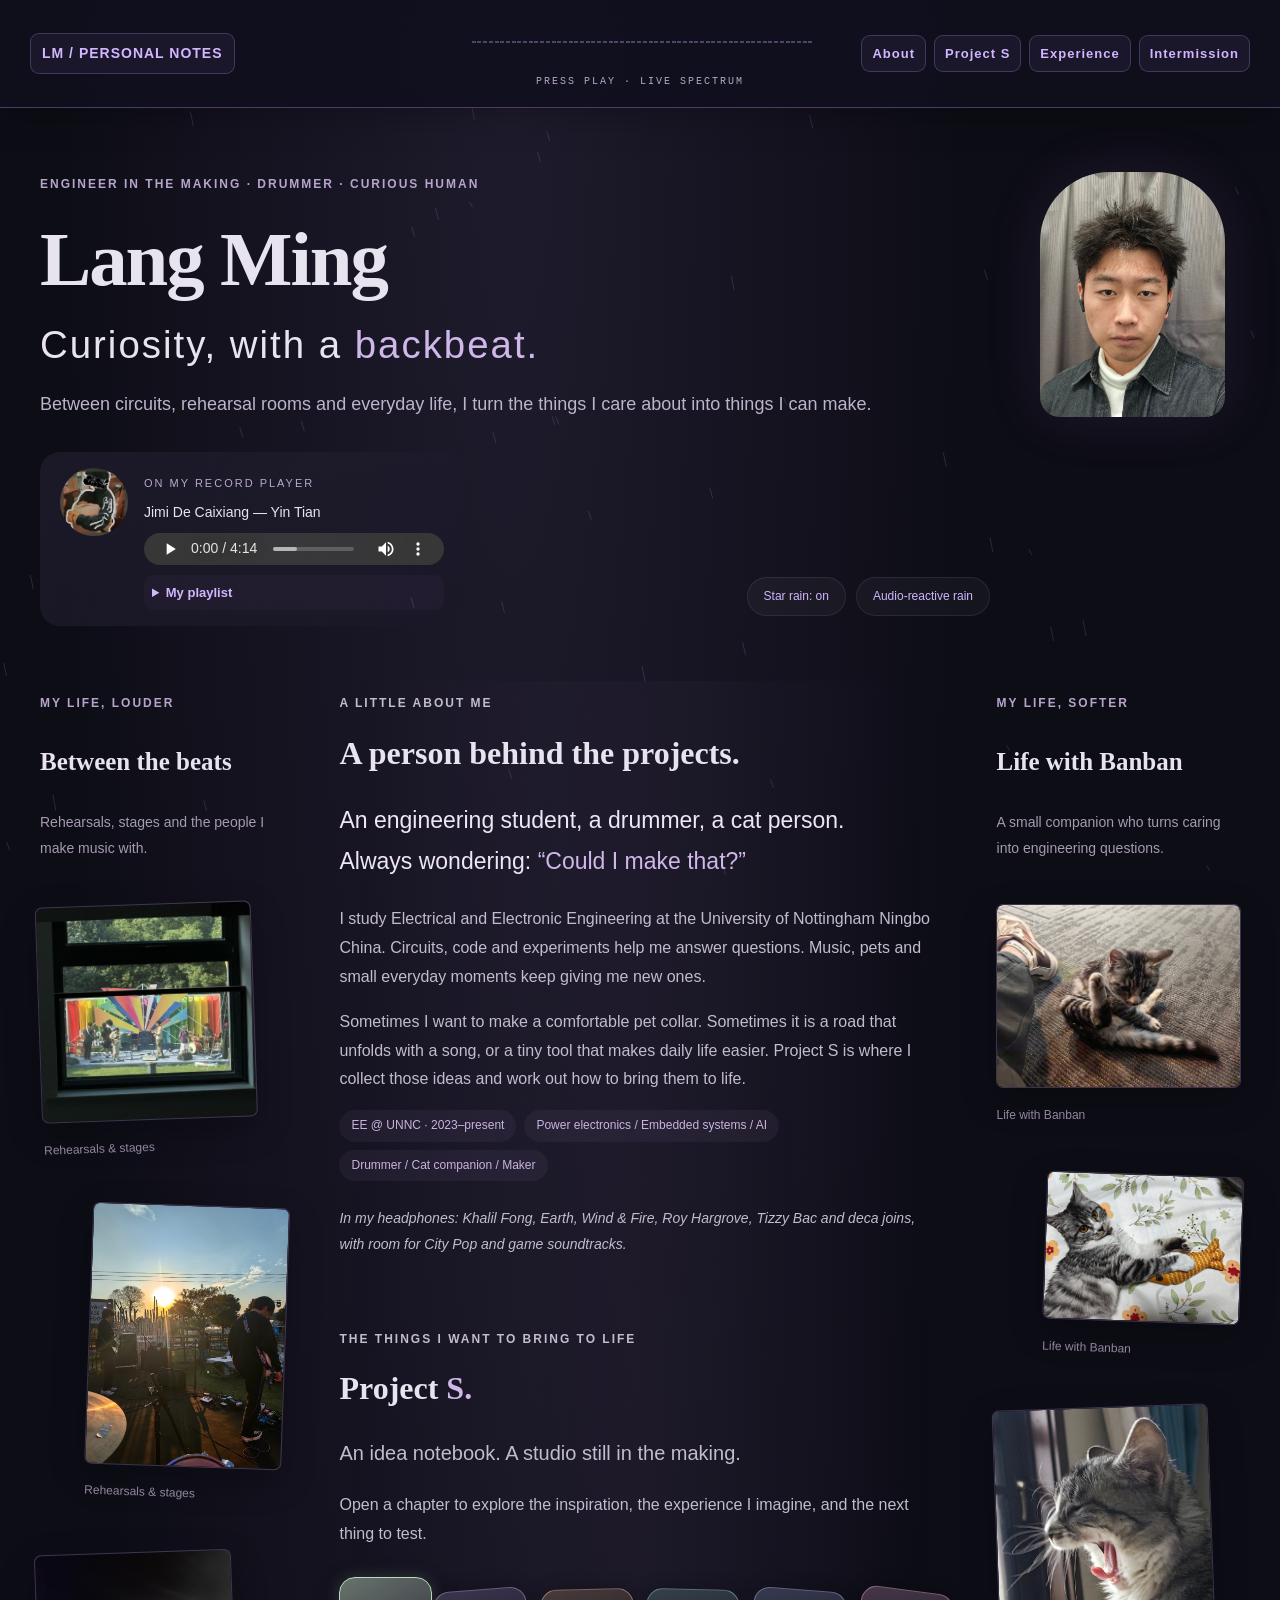
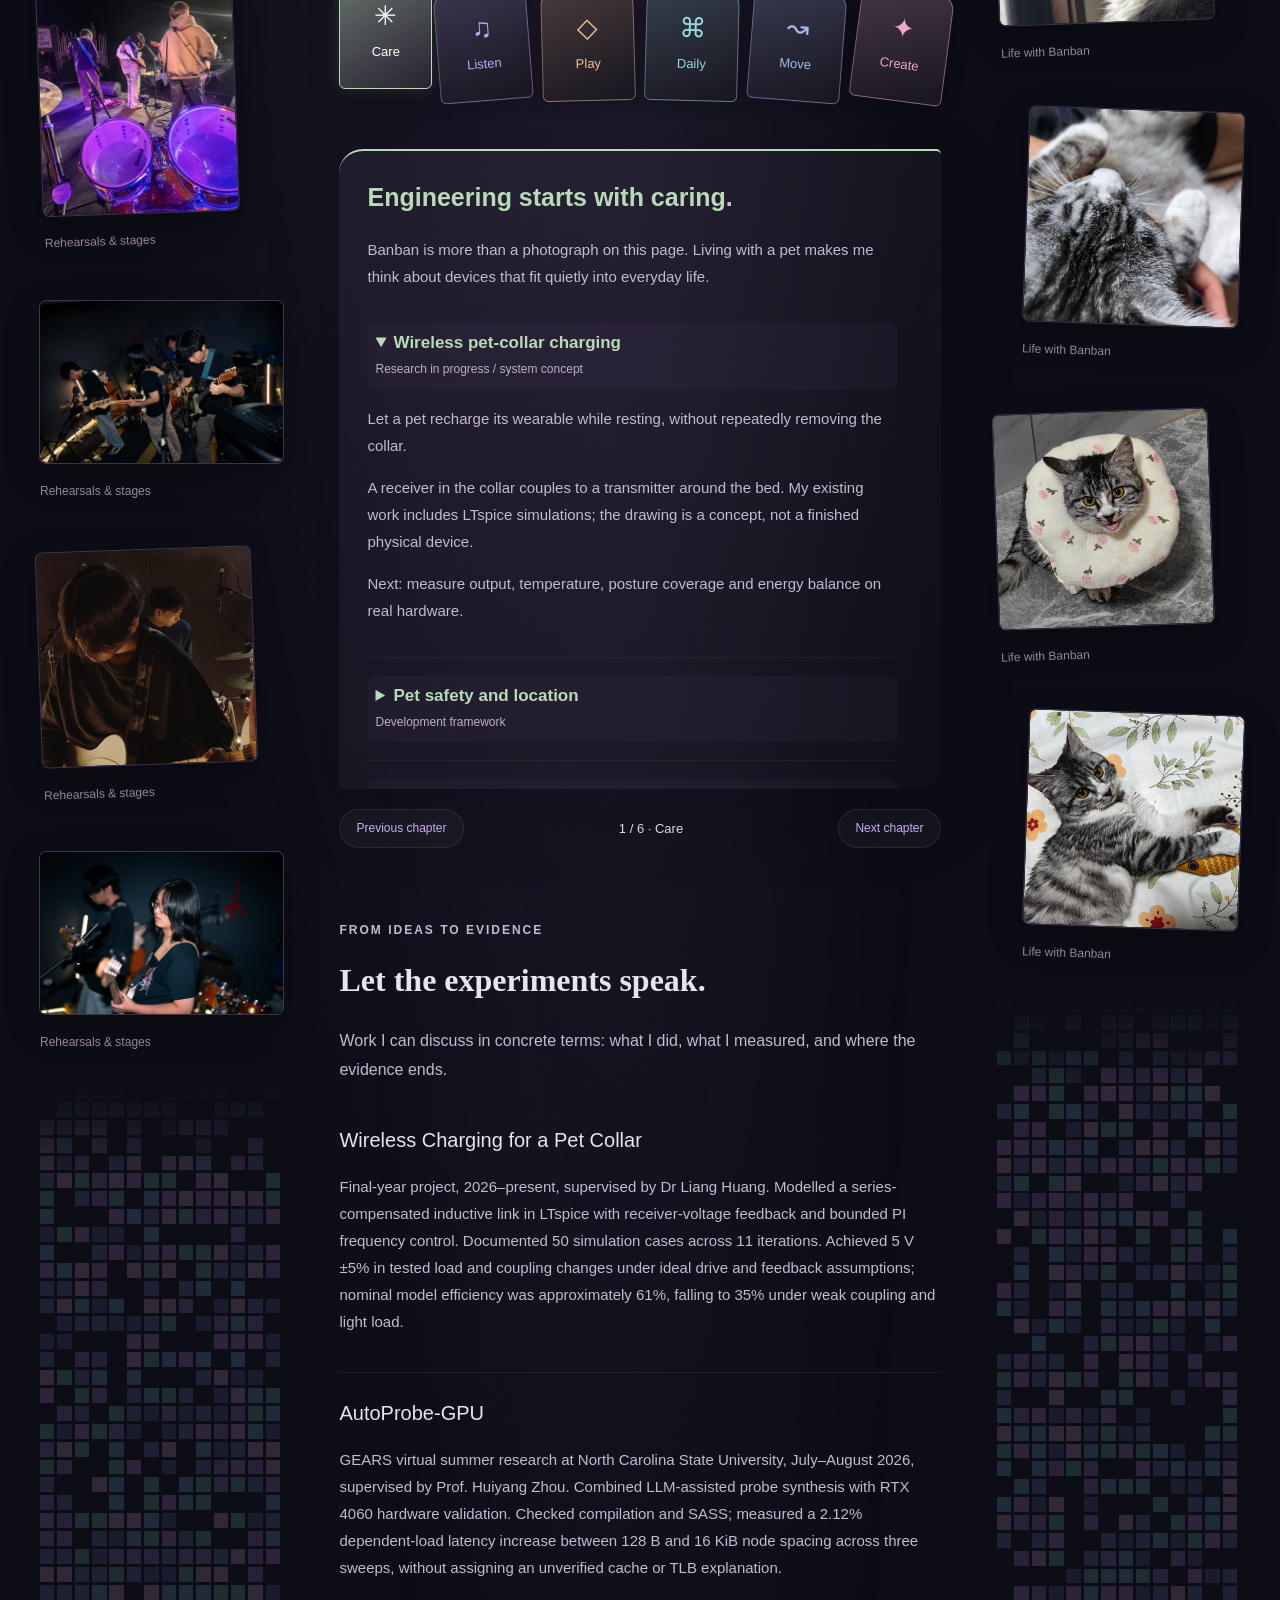
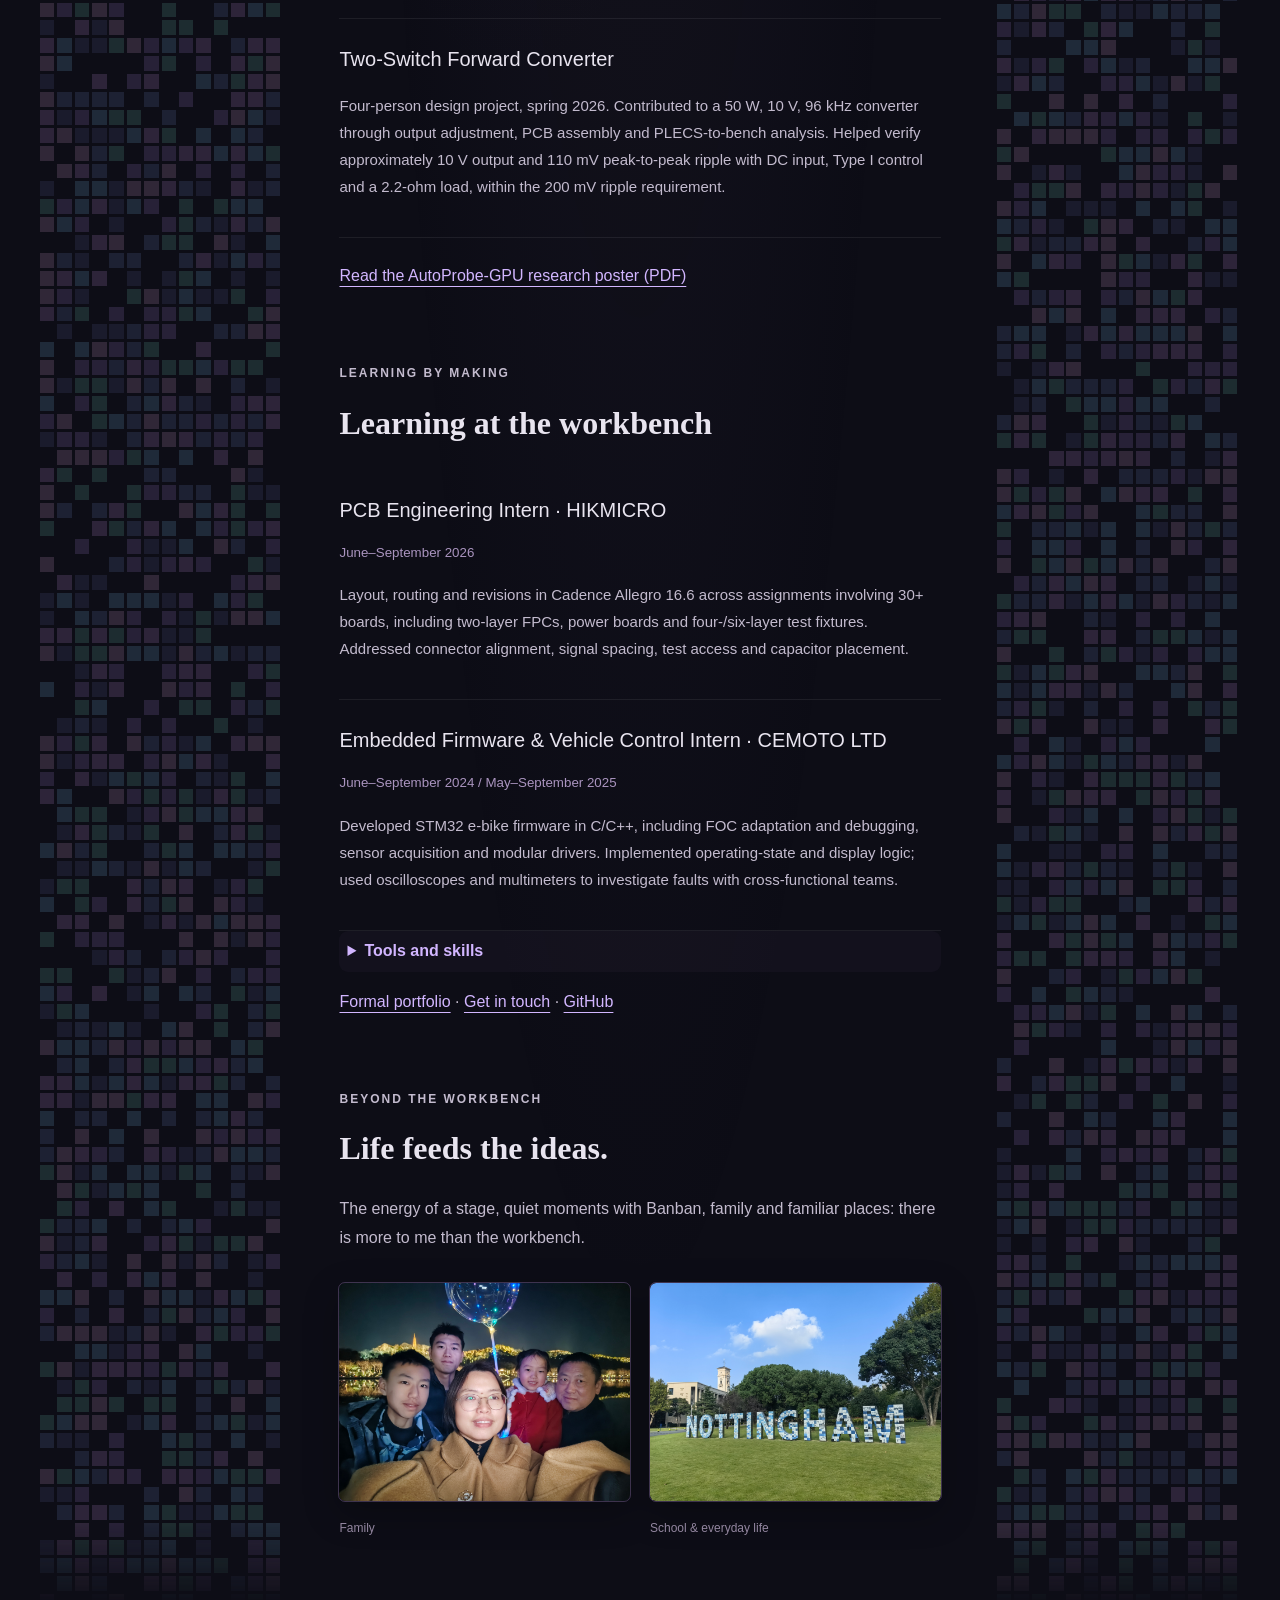
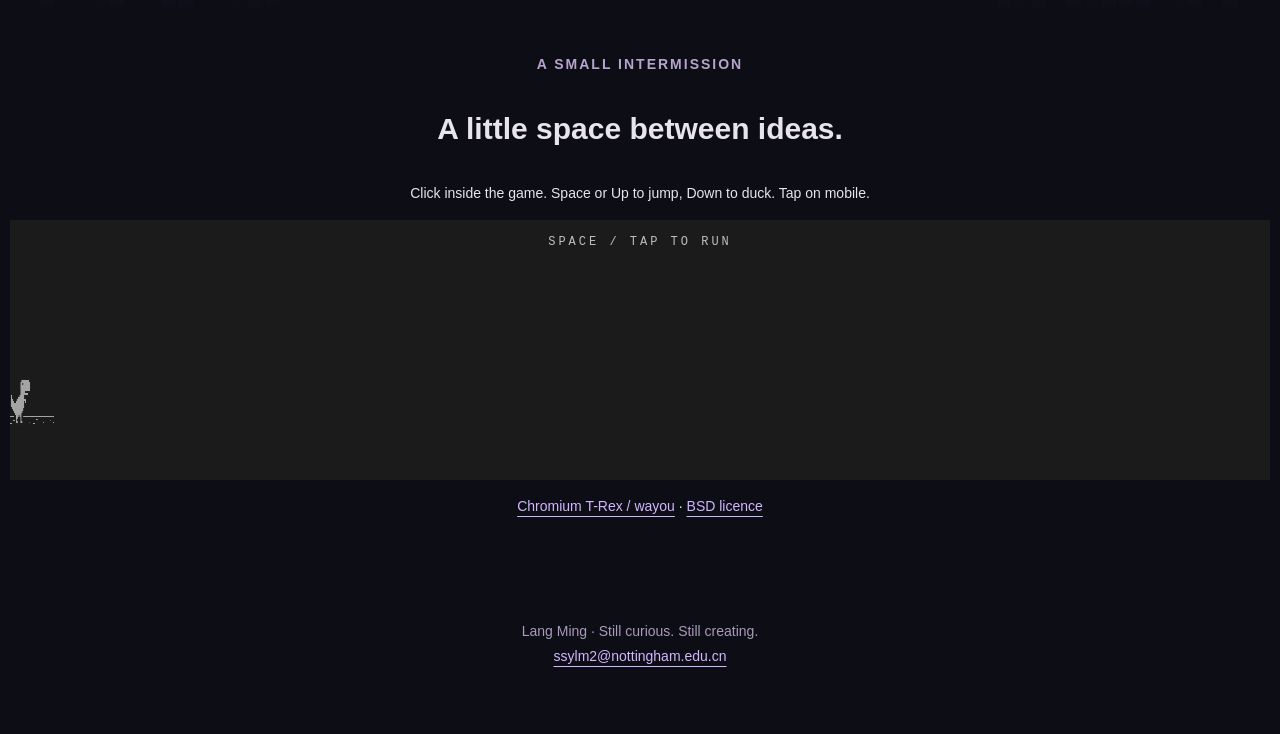
==== me-designed-page.html @ 96319117 "Publish coursework portfolio pages and assets" ====
<!doctype html><html lang="en"><head><meta charset="utf-8"><meta name="viewport" content="width=device-width,initial-scale=1"><title>Lang Ming · Curiosity, with a backbeat</title><link rel="stylesheet" href="identity.css"><script defer src="media.js"></script><script defer src="profile.js"></script><script defer src="project-s.js"></script><script defer src="identity.js"></script><script defer src="atmosphere.js"></script></head><body><canvas id="rain" aria-hidden="true"></canvas><a class="skip" href="#main">Skip to content</a><header class="topbar"><a href="index.html">LM / PERSONAL NOTES</a><div class="spectrum-wrap"><canvas id="spectrum" width="360" height="64" aria-label="Live mirrored audio spectrum"></canvas><span id="spectrum-status">PRESS PLAY · LIVE SPECTRUM</span></div><nav><a href="#about">About</a><a href="#project-s">Project S</a><a href="#experience">Experience</a><a href="#arcade">Intermission</a></nav></header><main id="main"><section class="intro"><img class="intro-portrait" src="assets/lang-ming.jpg" alt="Portrait of Lang Ming"><p class="eyebrow">ENGINEER IN THE MAKING · DRUMMER · CURIOUS HUMAN</p><h1>Lang Ming<span>Curiosity, with a <em>backbeat.</em></span></h1><p class="lead">Between circuits, rehearsal rooms and everyday life, I turn the things I care about into things I can make.</p><div class="intro-bottom"><section class="mini-player" aria-label="Music player"><img src="assets/cover.jpg" alt="Yin Tian album cover"><div><small>ON MY RECORD PLAYER</small><p id="track-name">Jimi De Caixiang — Yin Tian</p><audio id="audio" controls preload="metadata" src="assets/track.mp3"></audio><details><summary>My playlist</summary><label>Choose local music<input id="music" type="file" accept="audio/*" multiple></label><div><button id="previous">Previous track</button><button id="next">Next track</button></div><ol id="playlist"></ol><p id="audio-status" role="status"></p></details></div></section><div class="fx-controls"><button id="effects" aria-pressed="true">Star rain: on</button><button id="reactive" aria-pressed="false">Audio-reactive rain</button><span id="fx-status" role="status"></span></div></div></section><div class="room"><aside class="photo-column band-column"><p class="eyebrow">MY LIFE, LOUDER</p><h2>Between the beats</h2><p>Rehearsals, stages and the people I make music with.</p><div id="band-gallery" class="gallery"></div><canvas class="pixel-fill" aria-hidden="true"></canvas></aside><article class="center"><section id="about" class="about"><p class="eyebrow">A LITTLE ABOUT ME</p><h2>A person behind the projects.</h2><p class="statement">An engineering student, a drummer, a cat person.<br>Always wondering: <em>“Could I make that?”</em></p><p>I study Electrical and Electronic Engineering at the University of Nottingham Ningbo China. Circuits, code and experiments help me answer questions. Music, pets and small everyday moments keep giving me new ones.</p><p>Sometimes I want to make a comfortable pet collar. Sometimes it is a road that unfolds with a song, or a tiny tool that makes daily life easier. Project S is where I collect those ideas and work out how to bring them to life.</p><div class="identity-notes"><span>EE @ UNNC · 2023–present</span><span>Power electronics / Embedded systems / AI</span><span>Drummer / Cat companion / Maker</span></div><p class="listening-note">In my headphones: Khalil Fong, Earth, Wind &amp; Fire, Roy Hargrove, Tizzy Bac and deca joins, with room for City Pop and game soundtracks.</p></section><section id="project-s"><p class="eyebrow">THE THINGS I WANT TO BRING TO LIFE</p><h2>Project <em>S.</em></h2><p class="section-lead">An idea notebook. A studio still in the making.</p><p>Open a chapter to explore the inspiration, the experience I imagine, and the next thing to test.</p><div id="fan" class="fan" role="tablist" aria-label="Project S chapters"></div><div class="chapter-stage"><section id="project-panel" class="project-panel" role="tabpanel" tabindex="0"></section></div><div class="page-controls"><button id="s-prev">Previous chapter</button><span id="page-count" aria-live="polite"></span><button id="s-next">Next chapter</button></div></section><section id="engineering"><p class="eyebrow">FROM IDEAS TO EVIDENCE</p><h2>Let the experiments speak.</h2><p>Work I can discuss in concrete terms: what I did, what I measured, and where the evidence ends.</p><div id="cv-projects"></div><a class="text-link" href="assets/AutoProbe-GPU-poster.pdf" target="_blank" rel="noopener">Read the AutoProbe-GPU research poster (PDF)</a></section><section id="experience"><p class="eyebrow">LEARNING BY MAKING</p><h2>Learning at the workbench</h2><div id="cv-experience"></div><details><summary>Tools and skills</summary><ul id="cv-skills"></ul></details><p><a href="formal-page.html">Formal portfolio</a> · <a href="mailto:ssylm2@nottingham.edu.cn">Get in touch</a> · <a href="https://github.com/Soberam22">GitHub</a></p></section><section class="home-note"><p class="eyebrow">BEYOND THE WORKBENCH</p><h2>Life feeds the ideas.</h2><p>The energy of a stage, quiet moments with Banban, family and familiar places: there is more to me than the workbench.</p><div id="life-gallery" class="gallery"></div></section></article><aside class="photo-column pet-column"><p class="eyebrow">MY LIFE, SOFTER</p><h2>Life with Banban</h2><p>A small companion who turns caring into engineering questions.</p><div id="pet-gallery" class="gallery"></div><canvas class="pixel-fill" aria-hidden="true"></canvas></aside></div><section class="arcade" id="arcade"><p class="eyebrow">A SMALL INTERMISSION</p><h2>A little space between ideas.</h2><p>Click inside the game. Space or Up to jump, Down to duck. Tap on mobile.</p><iframe src="dino/index.html" title="Chromium dinosaur runner" loading="lazy"></iframe><p class="credit"><a href="https://github.com/wayou/t-rex-runner">Chromium T-Rex / wayou</a> · <a href="dino/LICENSE">BSD licence</a></p></section><footer>Lang Ming · Still curious. Still creating.<br><a href="mailto:ssylm2@nottingham.edu.cn">ssylm2@nottingham.edu.cn</a></footer></main><dialog id="lightbox"><button id="close-photo">Close photograph</button><img alt="Expanded photograph"></dialog></body></html>
---- identity.css ----
*{box-sizing:border-box}html{scroll-behavior:smooth;scroll-padding-top:30px}:root{color-scheme:dark;font-family:Arial,'Microsoft YaHei',sans-serif;font-size:16px;color:#e8e4ef;background:#0d0d16;line-height:1.8}body{margin:0;background:radial-gradient(ellipse at 40% 0,#39304f66,transparent 42%);overflow-x:clip}a{color:inherit;text-underline-offset:5px}button,input{font:inherit}button,summary{cursor:pointer}button{background:#ffffff09;color:inherit;border:1px solid #ffffff15;border-radius:22px;padding:8px 16px}button:hover{background:#c2a3e52b}button:disabled{opacity:.4}header,main{position:relative;z-index:1;max-width:1500px;margin:auto;padding:24px 40px}header{display:flex;justify-content:space-between;gap:20px;font-size:14px;letter-spacing:1px}header nav{display:flex;gap:24px}header a{text-decoration:none}.intro{padding:30px 0 55px}.eyebrow{font-size:12px;letter-spacing:2px;color:#b7a4cc}h1{font:normal clamp(50px,6vw,88px) Georgia,serif;letter-spacing:-2px;margin:20px 0}h1 span{display:block;font:normal clamp(23px,3vw,40px) 'Microsoft YaHei',sans-serif;letter-spacing:2px;margin-top:18px}em{font-style:normal;color:#cfb7e9}.lead{color:#bdb4cb;font-size:18px}.intro-bottom{display:flex;align-items:end;justify-content:space-between;gap:30px;margin-top:32px}.mini-player{display:flex;gap:16px;max-width:480px;padding:16px 20px;background:linear-gradient(110deg,#b19bdc18,transparent);border-radius:20px;min-width:0}.mini-player>img{width:68px;height:68px;border-radius:50%;object-fit:cover}.mini-player>div{min-width:0;flex:1}.mini-player small{font-size:11px;letter-spacing:2px;color:#b9a9cb}.mini-player p{margin:3px 0 8px;font-size:14px}.mini-player audio{width:300px;max-width:100%;height:32px}.mini-player details{font-size:13px}.mini-player input{max-width:100%;font-size:12px}.mini-player ol{padding-left:20px}.mini-player button{font-size:12px;padding:3px 10px}.fx-controls{display:flex;gap:10px;flex-wrap:wrap;max-width:330px;font-size:12px}.fx-controls button{font-size:12px}.fx-controls span{width:100%;color:#aca0b9}.room{display:grid;grid-template-columns:minmax(170px,1fr) minmax(0,2.6fr) minmax(170px,1fr);gap:40px;align-items:start}.center{min-width:0;background:radial-gradient(ellipse at 50% 20%,#52436322,transparent 65%);padding:0 16px}.center>section{margin-bottom:72px;scroll-margin-top:30px}.center h2{font:normal clamp(26px,2.5vw,38px) Georgia,'Microsoft YaHei',serif;line-height:1.4;margin:16px 0 24px}.center p{color:#c3bbce}.statement{font-size:23px!important;line-height:1.8;color:#eee5f6!important}.identity-notes{display:flex;flex-wrap:wrap;gap:8px}.identity-notes span{font-size:12px;color:#c9b4df;padding:5px 12px;border-radius:20px;background:#b795d511}.listening-note{font-size:14px;font-style:italic;margin-top:25px}.photo-column h2{font:normal 25px Georgia,'Microsoft YaHei',serif}.photo-column>p:not(.eyebrow){font-size:14px;color:#a59aaf}.gallery{display:flex;flex-direction:column;gap:34px;margin:30px 0}.gallery figure{width:88%;margin:0;align-self:flex-start;transform:rotate(-2deg)}.gallery figure:nth-child(even){align-self:flex-end;transform:rotate(2deg)}.gallery figure.wide{width:100%;transform:none}.gallery figure.tall{width:80%}.gallery img{display:block;width:100%;height:auto;border-radius:6px}.photo-button{border:0;padding:0;background:none;border-radius:6px;overflow:hidden;width:100%;box-shadow:0 12px 35px #0004}.gallery figcaption{font-size:12px;color:#93869f;margin-top:8px}.section-lead{font-size:20px}.fan{display:flex;justify-content:center;align-items:end;height:180px;padding:20px 12px 0;margin:20px 0 10px;isolation:isolate}.fan button{width:90px;height:130px;flex:0 1 90px;min-width:0;margin:0 -9px;border-radius:12px 12px 2px 2px;background:linear-gradient(150deg,#3f354d,#191923);transform:rotate(var(--angle));transform-origin:50% 130%;box-shadow:0 0 18px #0005;transition:transform .25s,background .25s;letter-spacing:3px;writing-mode:vertical-rl;font-size:16px;display:grid;place-items:start center;padding-top:20px}.fan button[aria-selected=true]{transform:translateY(-22px) rotate(0);background:linear-gradient(150deg,#8b729f,#473a59);z-index:2;color:#fff}.fan button:focus-visible{z-index:4}.project-panel{padding:28px;background:linear-gradient(135deg,#9d81bc18,#ffffff03);border-radius:24px 5px 24px 5px;min-height:400px;box-shadow:0 25px 80px #0002}.project-panel h3{font-size:25px;line-height:1.5;font-weight:normal;margin:0 0 20px}.project-panel details{padding:18px 0;border-bottom:1px solid #ffffff0d}.project-panel summary{font-size:17px;line-height:1.6}.status{display:block;font-size:12px;color:#a997bd;font-weight:normal;margin:4px 0}.project-panel p{font-size:15px}.project-panel .gallery{margin-bottom:0}.page-controls{display:flex;justify-content:space-between;align-items:center;margin-top:20px;font-size:13px}.page-controls button{font-size:13px}.cv-entry{padding:22px 0;border-bottom:1px solid #ffffff12}.cv-entry h3{font-weight:normal;font-size:20px;margin:0 0 10px}.cv-entry p{font-size:15px}.cv-entry small{color:#aa94bf}.text-link{display:inline-block;margin-top:24px}.home-note .gallery{display:grid;grid-template-columns:1fr 1fr;gap:20px}.home-note .gallery figure{width:100%}.arcade iframe{width:100%;height:260px;border:0;border-radius:18px;filter:invert(.91) hue-rotate(180deg)}.credit{font-size:12px}.arcade>p{font-size:14px}footer{text-align:center;font-size:14px;color:#aa9ab9;padding:40px 0}#rain{position:fixed;inset:0;pointer-events:none;width:100%;height:100%;z-index:0}.spark{position:fixed;pointer-events:none;z-index:20;width:5px;height:5px;border-radius:50%;background:#dfc0ff;animation:fade .6s ease-out forwards}@keyframes fade{to{transform:translateY(20px) scale(0);opacity:0}}dialog{max-width:94vw;max-height:94vh;background:#171321;border:1px solid #746382;padding:14px}dialog::backdrop{background:#000d}dialog img{display:block;max-width:85vw;max-height:78vh;object-fit:contain}dialog button{margin-bottom:12px}.skip{position:absolute;left:-9999px}.skip:focus{left:10px;z-index:10;background:#000;padding:10px}:focus-visible{outline:2px solid #d2b5f0;outline-offset:4px}@media(hover:hover) and (pointer:fine){body,a,button,summary{cursor:url('drumsticks.svg') 5 4,auto}}@media(max-width:1000px){header,main{padding:20px}.room{gap:18px;grid-template-columns:minmax(120px,1fr) minmax(0,3fr) minmax(120px,1fr)}.center{padding:0}.project-panel{padding:20px}}@media(max-width:760px){header{flex-direction:column}header nav{gap:18px;font-size:13px}.intro{padding-top:10px}.intro-bottom{flex-direction:column;align-items:start}.room{grid-template-columns:1fr 1fr;gap:22px}.center{grid-column:1/-1;grid-row:1}.photo-column{grid-row:2}.mini-player{width:100%;padding:12px;gap:10px}.mini-player>img{width:45px;height:45px}.mini-player>div{width:calc(100% - 55px)}.mini-player audio{width:100%}.center>section{margin-bottom:55px}.fan{height:160px;padding-left:18px;padding-right:18px}.fan button{height:110px;margin:0 -6px}.project-panel{padding:22px 18px}.photo-column h2{font-size:21px}.gallery{gap:24px}.lead{font-size:16px}h1{letter-spacing:0}.home-note .gallery{grid-template-columns:1fr}.fx-controls{max-width:100%}}@media(prefers-reduced-motion:reduce){html{scroll-behavior:auto}.fan button{transition:none}.gallery figure{transform:none}.spark{display:none}}
@media(max-width:760px){.fan{padding-left:25px;padding-right:25px}.fan button{flex:0 1 54px;width:54px;margin:0 -6px;font-size:15px}}
/* Fixed listening/navigation bar and responsive interaction states. */
:root{--bar-height:108px;--link:#d2b6ff;--hover:#9cf4e4}html{scroll-padding-top:calc(var(--bar-height) + 24px)}body{padding-top:var(--bar-height)}.topbar{position:fixed;top:0;left:0;right:0;max-width:none;z-index:30;min-height:var(--bar-height);display:grid;grid-template-columns:1fr 360px 1fr;align-items:center;gap:24px;padding:14px 30px;background:#10101eea;backdrop-filter:blur(18px);border-bottom:1px solid #bf98f455;box-shadow:0 6px 35px #0004}.topbar>a{justify-self:start;font-weight:bold}.topbar nav{justify-self:end;gap:8px;flex-wrap:wrap;justify-content:flex-end}.topbar nav a{font-size:13px;padding:6px 10px}.spectrum-wrap{text-align:center;min-width:0}#spectrum{display:block;width:100%;height:52px;image-rendering:pixelated}#spectrum-status{font:10px monospace;letter-spacing:2px;color:#b7a8c9}.intro{position:relative;padding-right:240px;min-height:350px}.intro-portrait{position:absolute;right:15px;top:40px;width:185px;height:245px;object-fit:cover;object-position:center 40%;border-radius:70px 70px 20px 20px;box-shadow:0 0 60px #b08bd51a}.intro-bottom{gap:18px;flex-wrap:wrap}.intro h1 span{line-height:1.2}.center>section{scroll-margin-top:calc(var(--bar-height) + 24px)}a,button,summary{color:var(--link);transition:color .18s,background-color .18s,border-color .18s,box-shadow .18s}a:not(.photo-button){border-radius:9px}a:hover,button:hover,summary:hover{color:var(--hover);background-color:#76e8d612;border-color:#91edda;box-shadow:0 0 18px #91edda18}a:active,button:active,summary:active{color:#fff;background-color:#9cf4e42b}a[aria-current],button[aria-selected=true]{color:#fff;box-shadow:0 0 20px #bda4f330}.topbar a{border:1px solid #bb91ee44;background:#aa7ddd12;padding:7px 11px;text-decoration:none}summary{padding:6px 8px;border-radius:9px;background:#b798db09}.photo-button{outline:1px solid #c9a2ef44;transition:box-shadow .2s,outline-color .2s}.photo-button:hover{outline-color:#9cf4e4;box-shadow:0 0 24px #9cf4e42b}.photo-column .gallery{gap:48px}.photo-column .gallery img{max-height:330px;object-fit:contain}.fan{height:160px;display:grid;grid-template-columns:repeat(6,minmax(0,1fr));gap:9px;margin:12px 0 24px;padding:12px 0;align-items:center;overflow:visible}.fan button{writing-mode:horizontal-tb;width:100%;height:112px;min-width:0;margin:0;padding:12px 3px;display:flex;flex-direction:column;align-items:center;justify-content:center;gap:10px;font-size:13px;letter-spacing:0;border-radius:16px 16px 6px 6px;border:1px solid color-mix(in srgb,var(--chapter-color) 45%,transparent);background:linear-gradient(160deg,color-mix(in srgb,var(--chapter-color) 23%,#161420),#181620);color:var(--chapter-color);transform:rotate(var(--angle));transform-origin:50% 100%;transition:transform .28s cubic-bezier(.2,.7,.2,1),box-shadow .2s,background .2s}.fan button:hover{transform:translateY(-7px) rotate(0);box-shadow:0 0 20px color-mix(in srgb,var(--chapter-color) 22%,transparent)}.fan button[aria-selected=true]{transform:translateY(-12px) rotate(0);background:linear-gradient(150deg,color-mix(in srgb,var(--chapter-color) 45%,#24202f),#292332);border-color:var(--chapter-color);box-shadow:0 12px 30px #0004,0 0 16px color-mix(in srgb,var(--chapter-color) 20%,transparent)}.chapter-icon{font-size:27px;line-height:1}.chapter-stage{perspective:1000px}.project-panel{height:640px;min-height:0;overflow-y:auto;overscroll-behavior:contain;scrollbar-color:var(--chapter-color) #181620;border-top:2px solid var(--chapter-color);scrollbar-gutter:stable;overflow-anchor:none}.project-panel h3{color:var(--chapter-color)}.project-panel summary{color:var(--chapter-color)}.project-panel .status{color:#bcb0c7}.page-controls{gap:12px}.page-controls button{font-size:12px}.gallery figure{transition:transform .2s}.gallery figure:hover{transform:rotate(0)}.drum-cursor{display:none;position:fixed;width:22px;height:22px;z-index:10000;pointer-events:none;transform-origin:4px 4px;background:url('drumsticks.svg') center/contain no-repeat;filter:drop-shadow(0 0 2px #b9a0dd);will-change:left,top}.drum-cursor.strike{animation:drum-strike .2s ease-out}@keyframes drum-strike{45%{transform:rotate(-30deg)}100%{transform:rotate(0)}}@media(hover:hover) and (pointer:fine){html.custom-cursor,html.custom-cursor body,html.custom-cursor a,html.custom-cursor button,html.custom-cursor summary,html.custom-cursor input{cursor:none}.drum-cursor.visible{display:block}}@media(max-width:1100px){.topbar{grid-template-columns:1fr 240px 1fr;gap:12px;padding:12px 20px}.topbar nav a{font-size:12px}.intro{padding-right:200px}.intro-portrait{width:160px;height:210px}.intro-bottom{display:block}.fx-controls{margin-top:18px}}@media(max-width:760px){:root{--bar-height:152px}.topbar{grid-template-columns:1fr 1fr;padding:10px 15px;gap:8px}.topbar>a{font-size:12px}.spectrum-wrap{grid-column:2;grid-row:1}#spectrum{height:40px}#spectrum-status{font-size:8px;letter-spacing:1px}.topbar nav{grid-column:1/-1;grid-row:2;justify-self:stretch;justify-content:center;flex-wrap:nowrap;gap:5px}.topbar nav a{padding:6px 8px;font-size:12px}.intro{padding-right:0;min-height:0}.intro-portrait{position:static;float:right;width:100px;height:135px;margin:8px 0 15px 16px}.intro h1{font-size:43px}.intro h1 span{font-size:23px}.intro>.eyebrow{font-size:10px}.intro .lead{clear:both}.fan{gap:5px;height:130px;padding:8px 0;margin-top:16px}.fan button{width:100%;height:92px;margin:0;font-size:11px;padding:8px 2px}.chapter-icon{font-size:23px}.project-panel{height:570px}.page-controls button{padding:7px 10px;font-size:11px}.page-controls span{font-size:12px}.photo-column .gallery{gap:28px}.photo-column .gallery img{max-height:240px}}@media(prefers-reduced-motion:reduce){.fan button,.gallery figure,a,button,summary{transition:none}.drum-cursor.strike{animation:none}}
/* Native pointers stay attached to the OS pointer even during fast motion. */
h1,h2,h3,.center h2,.photo-column h2,.project-panel h3{font-weight:700}header a,.eyebrow,summary{font-weight:700}.room{align-items:stretch}.photo-column{display:flex;flex-direction:column;min-height:0}.pixel-fill{display:block;width:100%;flex:1;min-height:240px;opacity:.7;mask-image:linear-gradient(transparent,#000 90px,#000 calc(100% - 90px),transparent);image-rendering:pixelated;pointer-events:none}.arcade{width:calc(100vw - 20px);max-width:none;position:relative;left:50%;transform:translateX(-50%);margin:40px 0 60px;text-align:center}.arcade iframe{display:block;width:100%;height:260px;max-width:none;border-radius:0}.arcade h2{font-size:30px}.arcade p{padding:0 20px}@media(hover:hover) and (pointer:fine){html,body,a,button,summary,input{cursor:url('drumsticks.svg') 3 3,auto}html.drum-strike,html.drum-strike body,html.drum-strike a,html.drum-strike button,html.drum-strike summary,html.drum-strike input{cursor:url('drumsticks-strike.svg') 3 3,auto}}@media(max-width:760px){.pixel-fill{min-height:200px;max-height:320px}.arcade{width:calc(100vw - 12px)}}
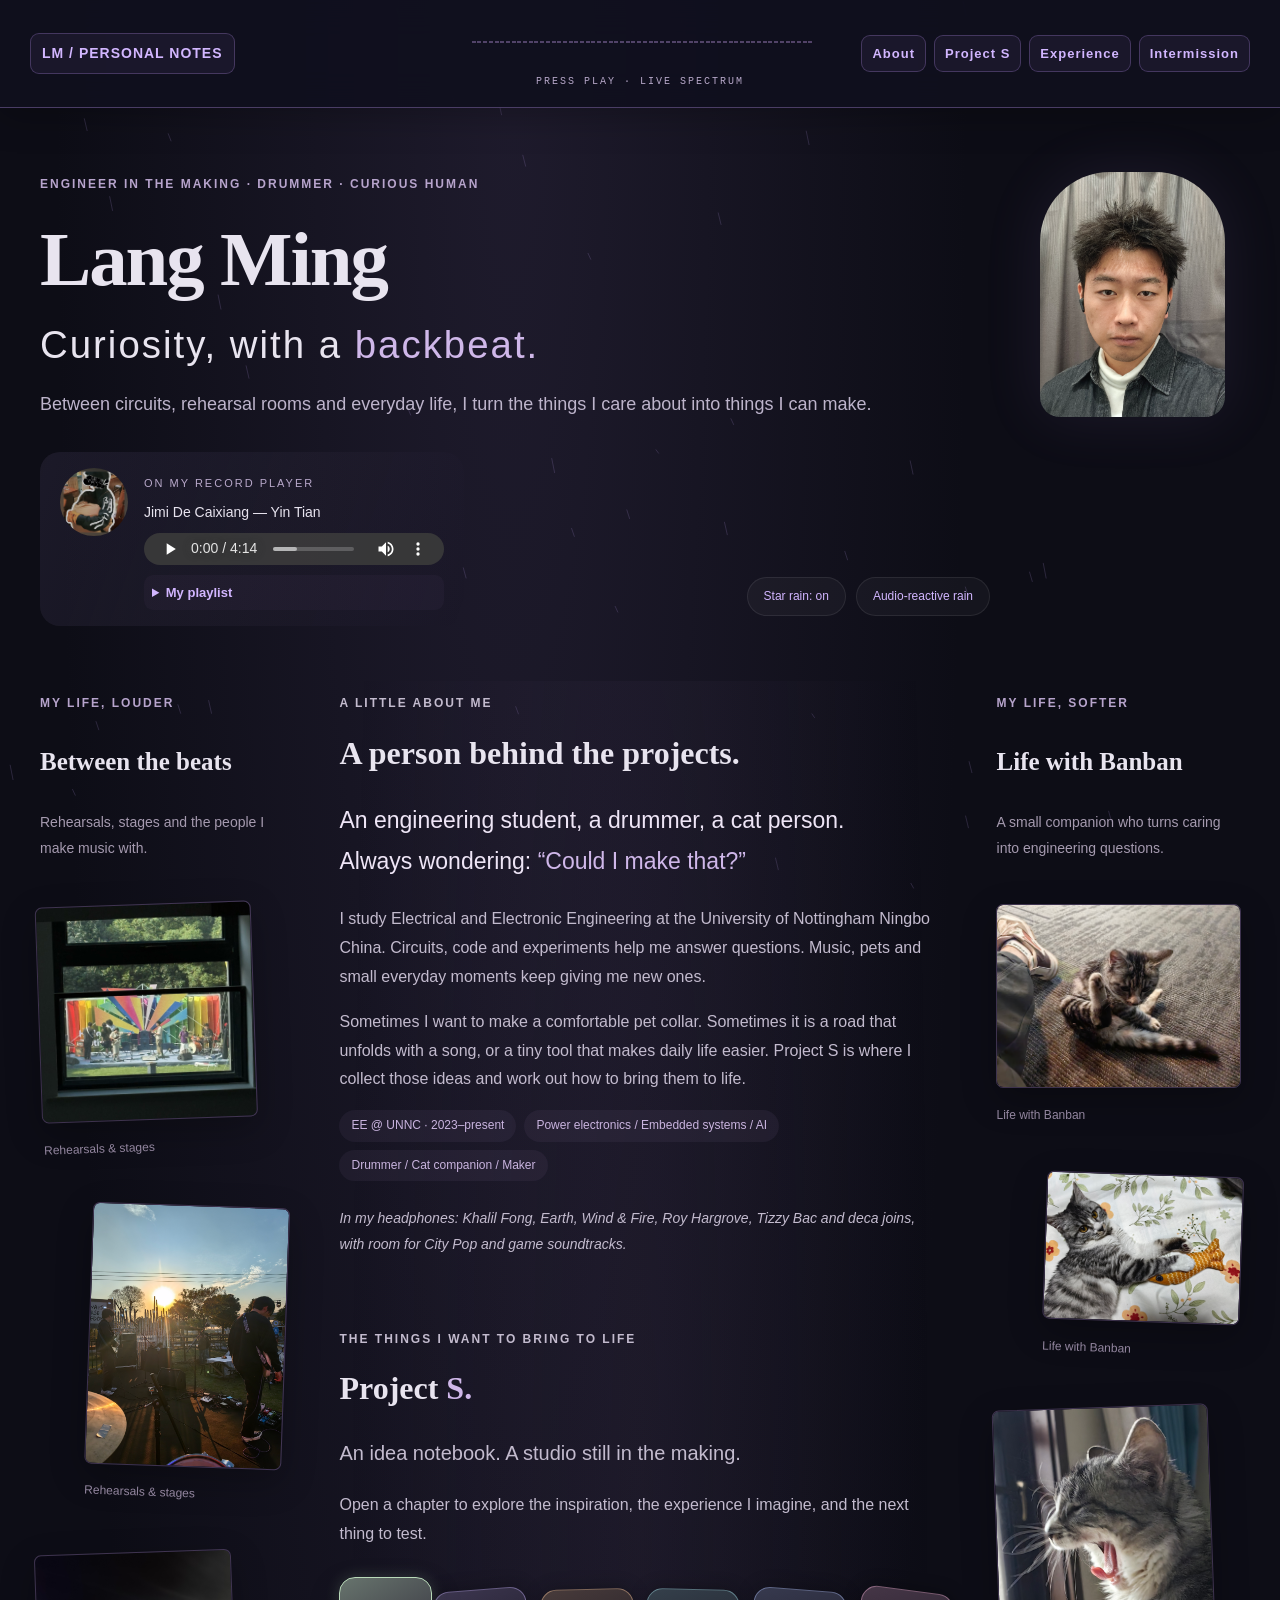
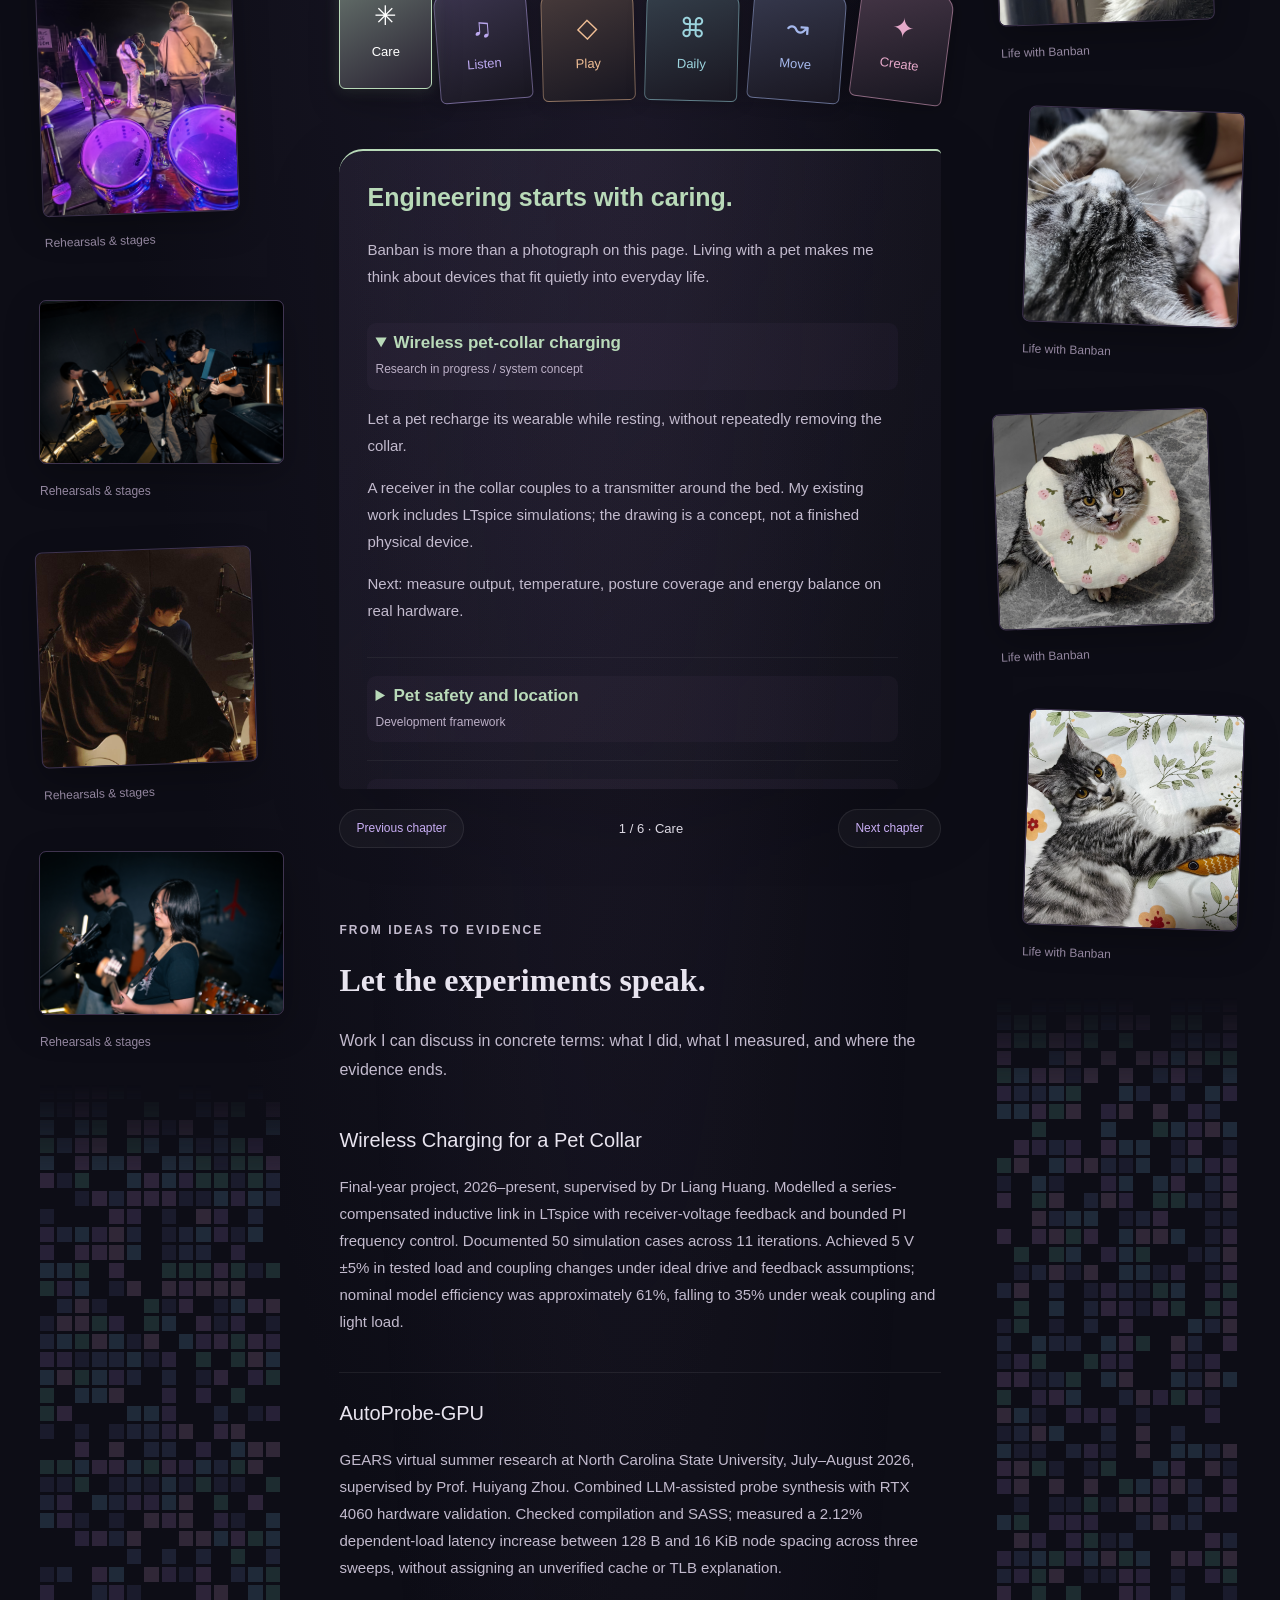
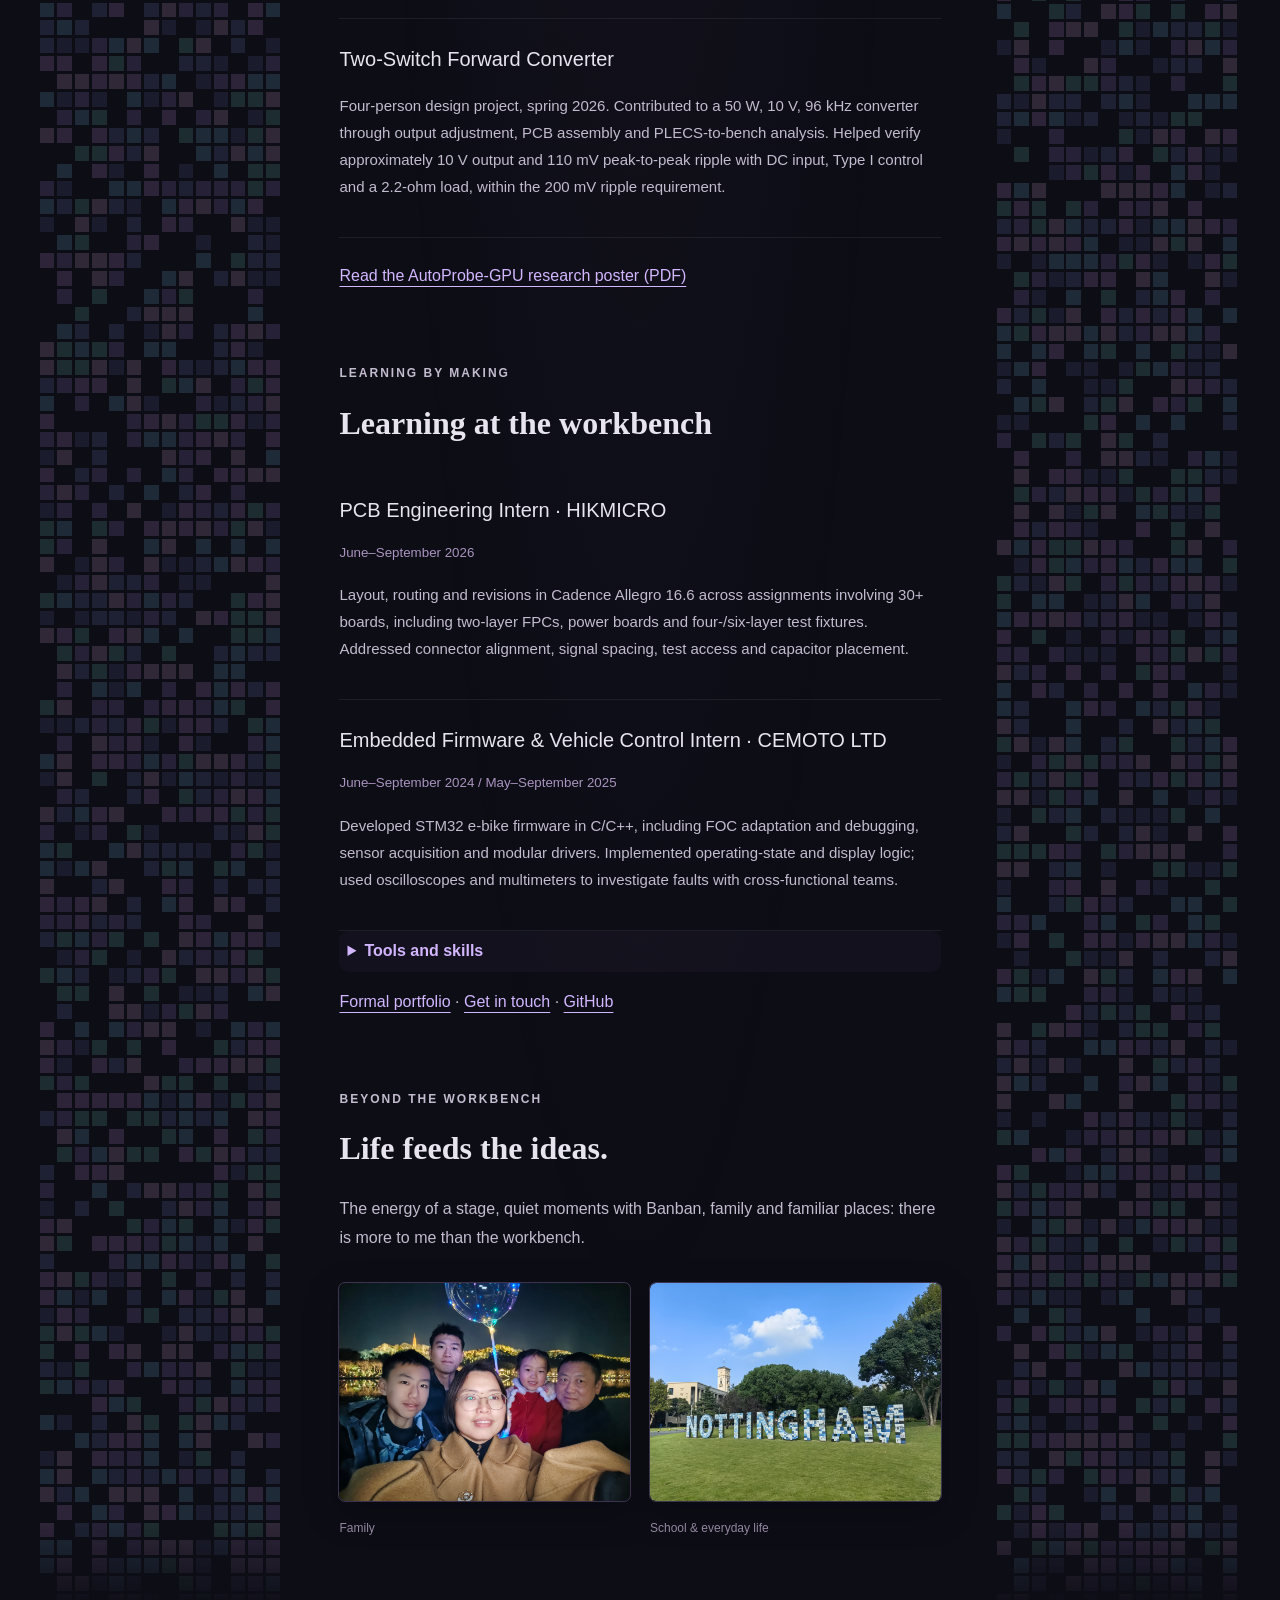
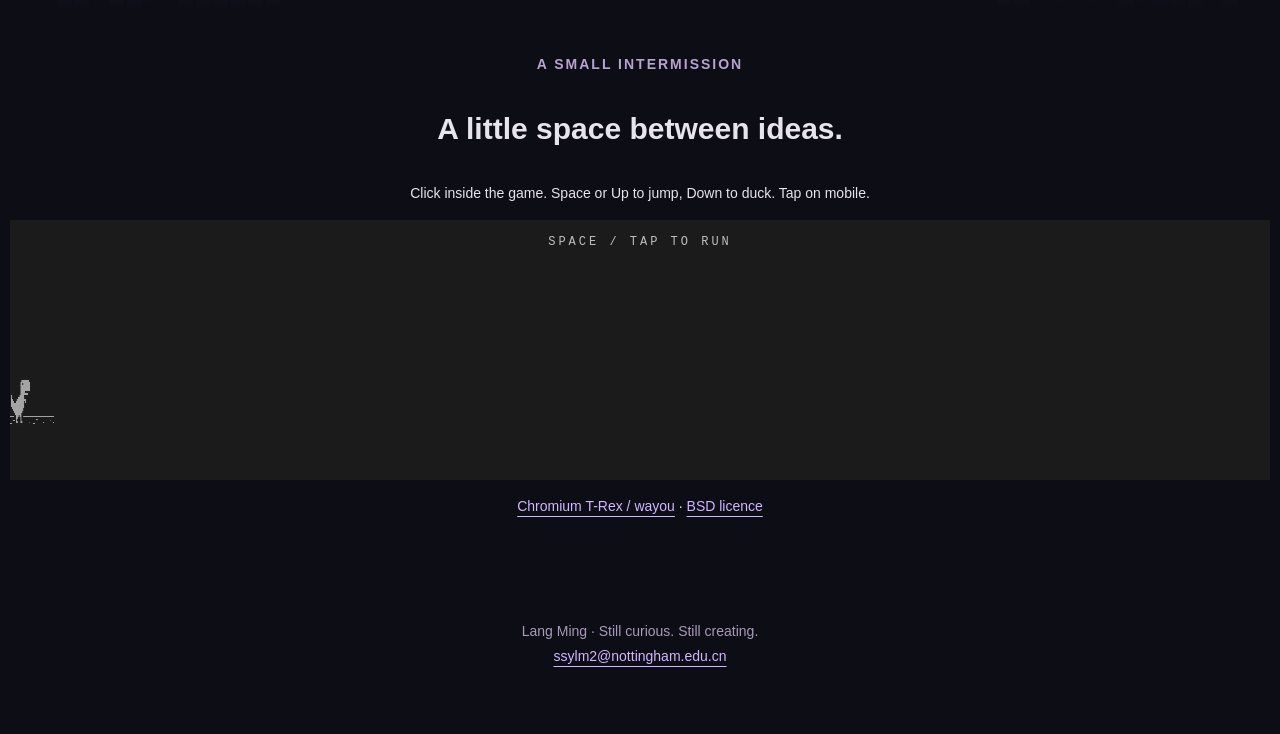
==== commit f7930f6d: "Document portfolio maintenance and stabilize embedded game loading" ====
--- a/me-designed-page.html
+++ b/me-designed-page.html
@@ -1 +1 @@
-<!doctype html><html lang="en"><head><meta charset="utf-8"><meta name="viewport" content="width=device-width,initial-scale=1"><title>Lang Ming · Curiosity, with a backbeat</title><link rel="stylesheet" href="identity.css"><script defer src="media.js"></script><script defer src="profile.js"></script><script defer src="project-s.js"></script><script defer src="identity.js"></script><script defer src="atmosphere.js"></script></head><body><canvas id="rain" aria-hidden="true"></canvas><a class="skip" href="#main">Skip to content</a><header class="topbar"><a href="index.html">LM / PERSONAL NOTES</a><div class="spectrum-wrap"><canvas id="spectrum" width="360" height="64" aria-label="Live mirrored audio spectrum"></canvas><span id="spectrum-status">PRESS PLAY · LIVE SPECTRUM</span></div><nav><a href="#about">About</a><a href="#project-s">Project S</a><a href="#experience">Experience</a><a href="#arcade">Intermission</a></nav></header><main id="main"><section class="intro"><img class="intro-portrait" src="assets/lang-ming.jpg" alt="Portrait of Lang Ming"><p class="eyebrow">ENGINEER IN THE MAKING · DRUMMER · CURIOUS HUMAN</p><h1>Lang Ming<span>Curiosity, with a <em>backbeat.</em></span></h1><p class="lead">Between circuits, rehearsal rooms and everyday life, I turn the things I care about into things I can make.</p><div class="intro-bottom"><section class="mini-player" aria-label="Music player"><img src="assets/cover.jpg" alt="Yin Tian album cover"><div><small>ON MY RECORD PLAYER</small><p id="track-name">Jimi De Caixiang — Yin Tian</p><audio id="audio" controls preload="metadata" src="assets/track.mp3"></audio><details><summary>My playlist</summary><label>Choose local music<input id="music" type="file" accept="audio/*" multiple></label><div><button id="previous">Previous track</button><button id="next">Next track</button></div><ol id="playlist"></ol><p id="audio-status" role="status"></p></details></div></section><div class="fx-controls"><button id="effects" aria-pressed="true">Star rain: on</button><button id="reactive" aria-pressed="false">Audio-reactive rain</button><span id="fx-status" role="status"></span></div></div></section><div class="room"><aside class="photo-column band-column"><p class="eyebrow">MY LIFE, LOUDER</p><h2>Between the beats</h2><p>Rehearsals, stages and the people I make music with.</p><div id="band-gallery" class="gallery"></div><canvas class="pixel-fill" aria-hidden="true"></canvas></aside><article class="center"><section id="about" class="about"><p class="eyebrow">A LITTLE ABOUT ME</p><h2>A person behind the projects.</h2><p class="statement">An engineering student, a drummer, a cat person.<br>Always wondering: <em>“Could I make that?”</em></p><p>I study Electrical and Electronic Engineering at the University of Nottingham Ningbo China. Circuits, code and experiments help me answer questions. Music, pets and small everyday moments keep giving me new ones.</p><p>Sometimes I want to make a comfortable pet collar. Sometimes it is a road that unfolds with a song, or a tiny tool that makes daily life easier. Project S is where I collect those ideas and work out how to bring them to life.</p><div class="identity-notes"><span>EE @ UNNC · 2023–present</span><span>Power electronics / Embedded systems / AI</span><span>Drummer / Cat companion / Maker</span></div><p class="listening-note">In my headphones: Khalil Fong, Earth, Wind &amp; Fire, Roy Hargrove, Tizzy Bac and deca joins, with room for City Pop and game soundtracks.</p></section><section id="project-s"><p class="eyebrow">THE THINGS I WANT TO BRING TO LIFE</p><h2>Project <em>S.</em></h2><p class="section-lead">An idea notebook. A studio still in the making.</p><p>Open a chapter to explore the inspiration, the experience I imagine, and the next thing to test.</p><div id="fan" class="fan" role="tablist" aria-label="Project S chapters"></div><div class="chapter-stage"><section id="project-panel" class="project-panel" role="tabpanel" tabindex="0"></section></div><div class="page-controls"><button id="s-prev">Previous chapter</button><span id="page-count" aria-live="polite"></span><button id="s-next">Next chapter</button></div></section><section id="engineering"><p class="eyebrow">FROM IDEAS TO EVIDENCE</p><h2>Let the experiments speak.</h2><p>Work I can discuss in concrete terms: what I did, what I measured, and where the evidence ends.</p><div id="cv-projects"></div><a class="text-link" href="assets/AutoProbe-GPU-poster.pdf" target="_blank" rel="noopener">Read the AutoProbe-GPU research poster (PDF)</a></section><section id="experience"><p class="eyebrow">LEARNING BY MAKING</p><h2>Learning at the workbench</h2><div id="cv-experience"></div><details><summary>Tools and skills</summary><ul id="cv-skills"></ul></details><p><a href="formal-page.html">Formal portfolio</a> · <a href="mailto:ssylm2@nottingham.edu.cn">Get in touch</a> · <a href="https://github.com/Soberam22">GitHub</a></p></section><section class="home-note"><p class="eyebrow">BEYOND THE WORKBENCH</p><h2>Life feeds the ideas.</h2><p>The energy of a stage, quiet moments with Banban, family and familiar places: there is more to me than the workbench.</p><div id="life-gallery" class="gallery"></div></section></article><aside class="photo-column pet-column"><p class="eyebrow">MY LIFE, SOFTER</p><h2>Life with Banban</h2><p>A small companion who turns caring into engineering questions.</p><div id="pet-gallery" class="gallery"></div><canvas class="pixel-fill" aria-hidden="true"></canvas></aside></div><section class="arcade" id="arcade"><p class="eyebrow">A SMALL INTERMISSION</p><h2>A little space between ideas.</h2><p>Click inside the game. Space or Up to jump, Down to duck. Tap on mobile.</p><iframe src="dino/index.html" title="Chromium dinosaur runner" loading="lazy"></iframe><p class="credit"><a href="https://github.com/wayou/t-rex-runner">Chromium T-Rex / wayou</a> · <a href="dino/LICENSE">BSD licence</a></p></section><footer>Lang Ming · Still curious. Still creating.<br><a href="mailto:ssylm2@nottingham.edu.cn">ssylm2@nottingham.edu.cn</a></footer></main><dialog id="lightbox"><button id="close-photo">Close photograph</button><img alt="Expanded photograph"></dialog></body></html>+<!doctype html><html lang="en"><head><meta charset="utf-8"><meta name="viewport" content="width=device-width,initial-scale=1"><title>Lang Ming · Curiosity, with a backbeat</title><link rel="stylesheet" href="identity.css"><script defer src="media.js"></script><script defer src="profile.js"></script><script defer src="project-s.js"></script><script defer src="identity.js"></script><script defer src="atmosphere.js"></script></head><body><canvas id="rain" aria-hidden="true"></canvas><a class="skip" href="#main">Skip to content</a><header class="topbar"><a href="index.html">LM / PERSONAL NOTES</a><div class="spectrum-wrap"><canvas id="spectrum" width="360" height="64" aria-label="Live mirrored audio spectrum"></canvas><span id="spectrum-status">PRESS PLAY · LIVE SPECTRUM</span></div><nav><a href="#about">About</a><a href="#project-s">Project S</a><a href="#experience">Experience</a><a href="#arcade">Intermission</a></nav></header><main id="main"><section class="intro"><img class="intro-portrait" src="assets/lang-ming.jpg" alt="Portrait of Lang Ming"><p class="eyebrow">ENGINEER IN THE MAKING · DRUMMER · CURIOUS HUMAN</p><h1>Lang Ming<span>Curiosity, with a <em>backbeat.</em></span></h1><p class="lead">Between circuits, rehearsal rooms and everyday life, I turn the things I care about into things I can make.</p><div class="intro-bottom"><section class="mini-player" aria-label="Music player"><img src="assets/cover.jpg" alt="Yin Tian album cover"><div><small>ON MY RECORD PLAYER</small><p id="track-name">Jimi De Caixiang — Yin Tian</p><audio id="audio" controls preload="metadata" src="assets/track.mp3"></audio><details><summary>My playlist</summary><label>Choose local music<input id="music" type="file" accept="audio/*" multiple></label><div><button id="previous">Previous track</button><button id="next">Next track</button></div><ol id="playlist"></ol><p id="audio-status" role="status"></p></details></div></section><div class="fx-controls"><button id="effects" aria-pressed="true">Star rain: on</button><button id="reactive" aria-pressed="false">Audio-reactive rain</button><span id="fx-status" role="status"></span></div></div></section><div class="room"><aside class="photo-column band-column"><p class="eyebrow">MY LIFE, LOUDER</p><h2>Between the beats</h2><p>Rehearsals, stages and the people I make music with.</p><div id="band-gallery" class="gallery"></div><canvas class="pixel-fill" aria-hidden="true"></canvas></aside><article class="center"><section id="about" class="about"><p class="eyebrow">A LITTLE ABOUT ME</p><h2>A person behind the projects.</h2><p class="statement">An engineering student, a drummer, a cat person.<br>Always wondering: <em>“Could I make that?”</em></p><p>I study Electrical and Electronic Engineering at the University of Nottingham Ningbo China. Circuits, code and experiments help me answer questions. Music, pets and small everyday moments keep giving me new ones.</p><p>Sometimes I want to make a comfortable pet collar. Sometimes it is a road that unfolds with a song, or a tiny tool that makes daily life easier. Project S is where I collect those ideas and work out how to bring them to life.</p><div class="identity-notes"><span>EE @ UNNC · 2023–present</span><span>Power electronics / Embedded systems / AI</span><span>Drummer / Cat companion / Maker</span></div><p class="listening-note">In my headphones: Khalil Fong, Earth, Wind &amp; Fire, Roy Hargrove, Tizzy Bac and deca joins, with room for City Pop and game soundtracks.</p></section><section id="project-s"><p class="eyebrow">THE THINGS I WANT TO BRING TO LIFE</p><h2>Project <em>S.</em></h2><p class="section-lead">An idea notebook. A studio still in the making.</p><p>Open a chapter to explore the inspiration, the experience I imagine, and the next thing to test.</p><div id="fan" class="fan" role="tablist" aria-label="Project S chapters"></div><div class="chapter-stage"><section id="project-panel" class="project-panel" role="tabpanel" tabindex="0"></section></div><div class="page-controls"><button id="s-prev">Previous chapter</button><span id="page-count" aria-live="polite"></span><button id="s-next">Next chapter</button></div></section><section id="engineering"><p class="eyebrow">FROM IDEAS TO EVIDENCE</p><h2>Let the experiments speak.</h2><p>Work I can discuss in concrete terms: what I did, what I measured, and where the evidence ends.</p><div id="cv-projects"></div><a class="text-link" href="assets/AutoProbe-GPU-poster.pdf" target="_blank" rel="noopener">Read the AutoProbe-GPU research poster (PDF)</a></section><section id="experience"><p class="eyebrow">LEARNING BY MAKING</p><h2>Learning at the workbench</h2><div id="cv-experience"></div><details><summary>Tools and skills</summary><ul id="cv-skills"></ul></details><p><a href="formal-page.html">Formal portfolio</a> · <a href="mailto:ssylm2@nottingham.edu.cn">Get in touch</a> · <a href="https://github.com/Soberam22">GitHub</a></p></section><section class="home-note"><p class="eyebrow">BEYOND THE WORKBENCH</p><h2>Life feeds the ideas.</h2><p>The energy of a stage, quiet moments with Banban, family and familiar places: there is more to me than the workbench.</p><div id="life-gallery" class="gallery"></div></section></article><aside class="photo-column pet-column"><p class="eyebrow">MY LIFE, SOFTER</p><h2>Life with Banban</h2><p>A small companion who turns caring into engineering questions.</p><div id="pet-gallery" class="gallery"></div><canvas class="pixel-fill" aria-hidden="true"></canvas></aside></div><section class="arcade" id="arcade"><p class="eyebrow">A SMALL INTERMISSION</p><h2>A little space between ideas.</h2><p>Click inside the game. Space or Up to jump, Down to duck. Tap on mobile.</p><iframe src="dino/index.html" title="Chromium dinosaur runner" loading="eager"></iframe><p class="credit"><a href="https://github.com/wayou/t-rex-runner">Chromium T-Rex / wayou</a> · <a href="dino/LICENSE">BSD licence</a></p></section><footer>Lang Ming · Still curious. Still creating.<br><a href="mailto:ssylm2@nottingham.edu.cn">ssylm2@nottingham.edu.cn</a></footer></main><dialog id="lightbox"><button id="close-photo">Close photograph</button><img alt="Expanded photograph"></dialog></body></html>
